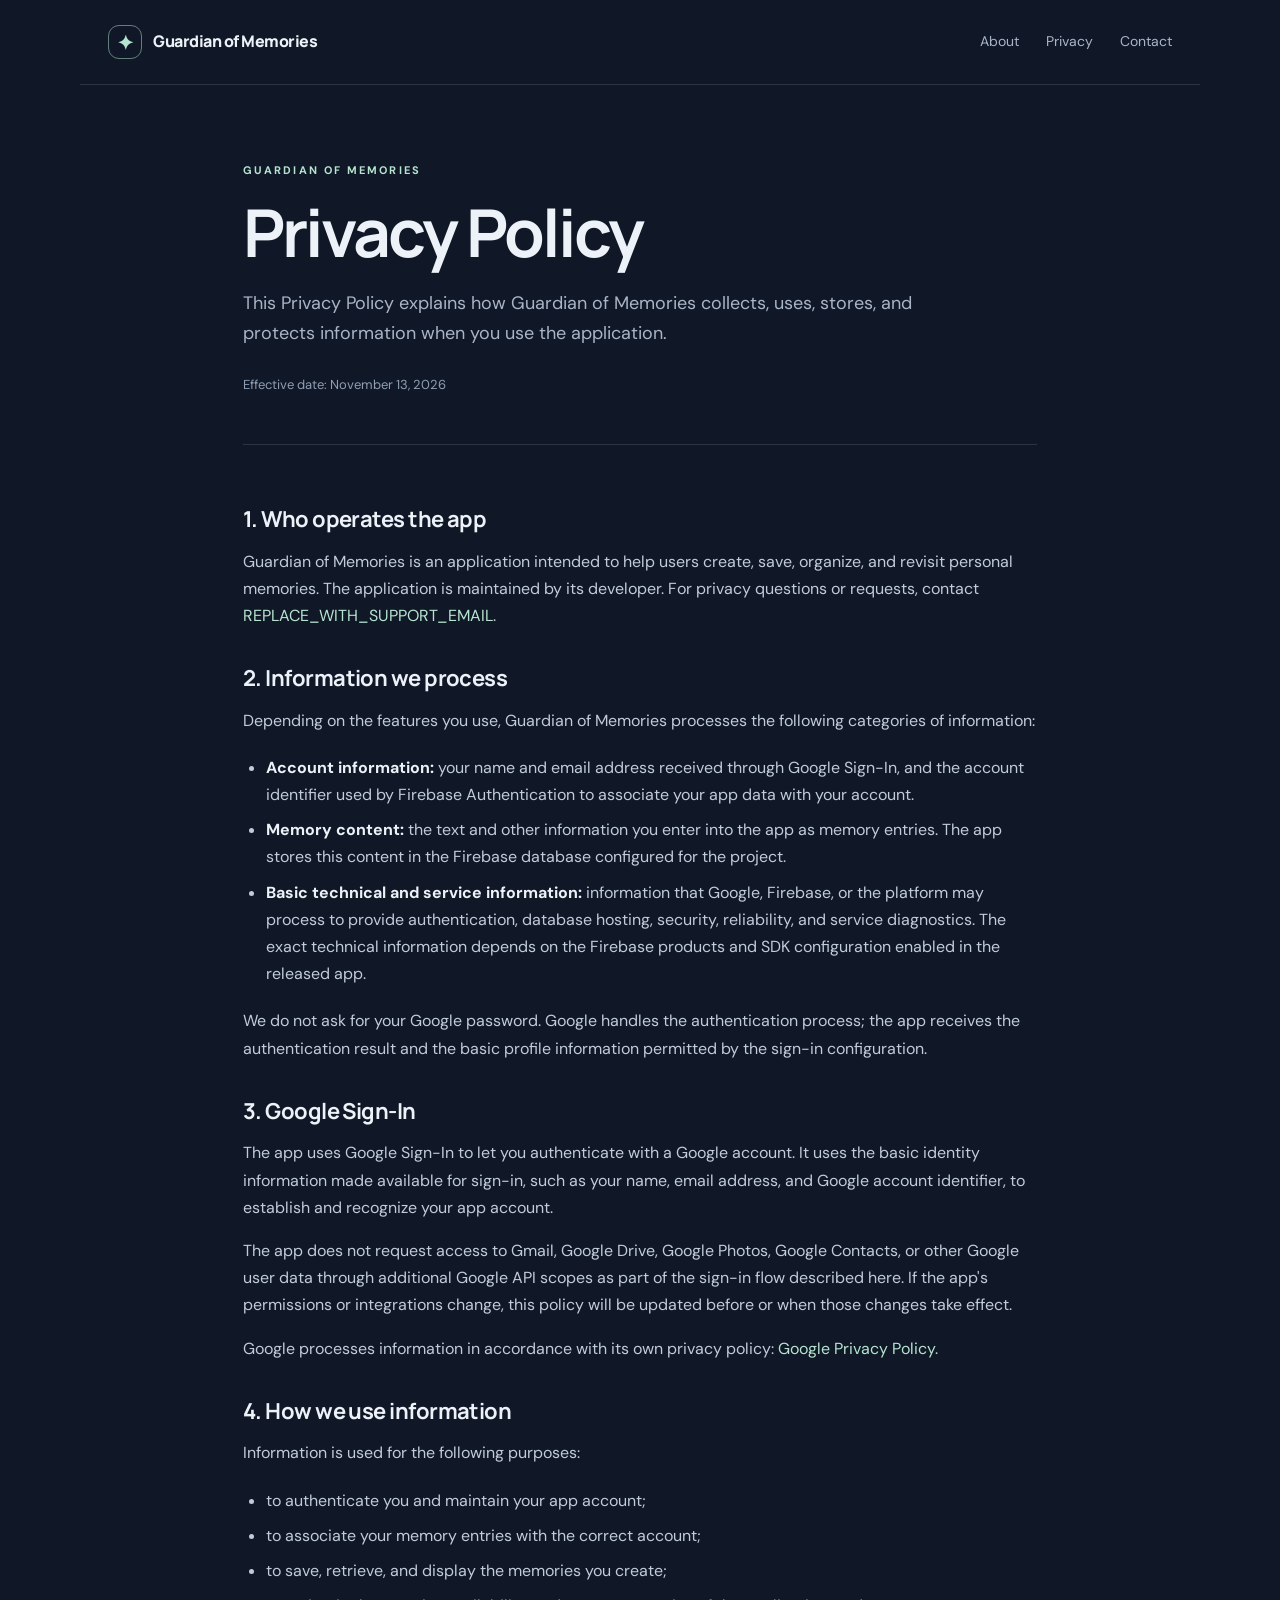
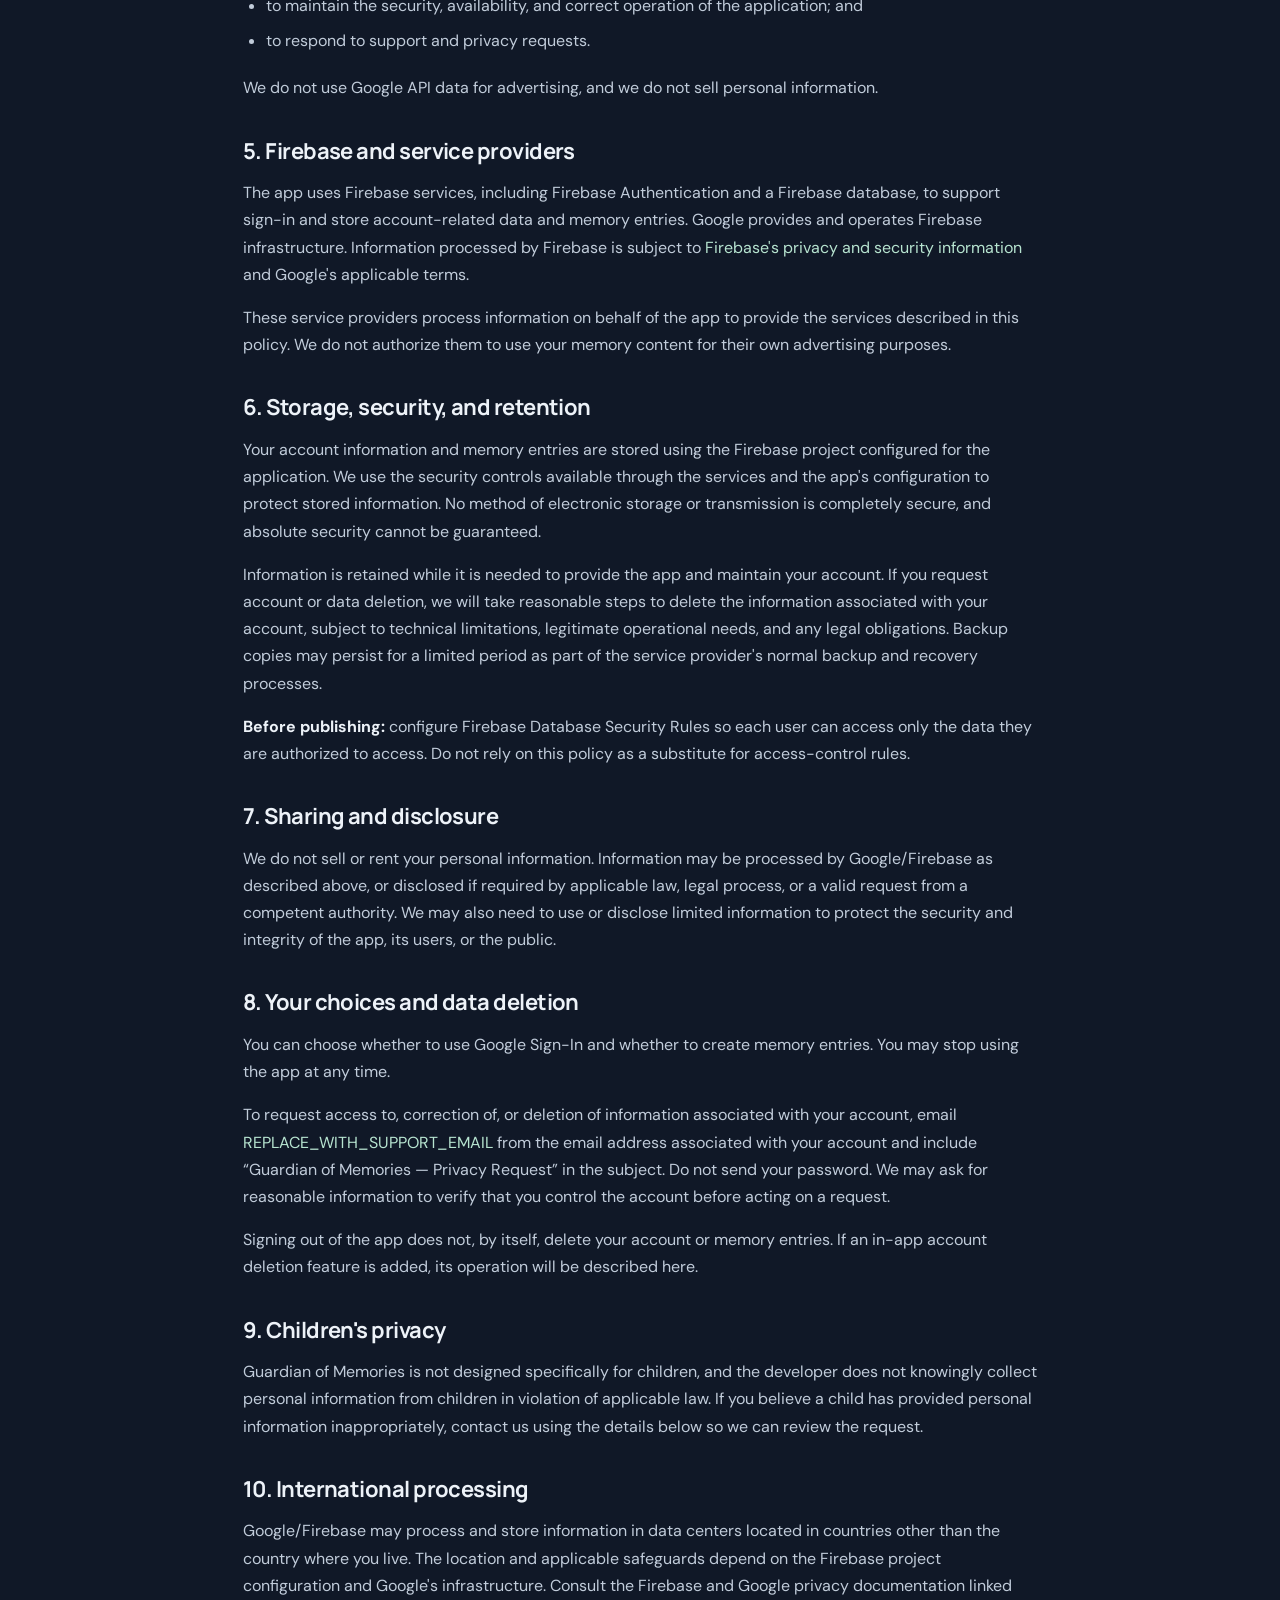
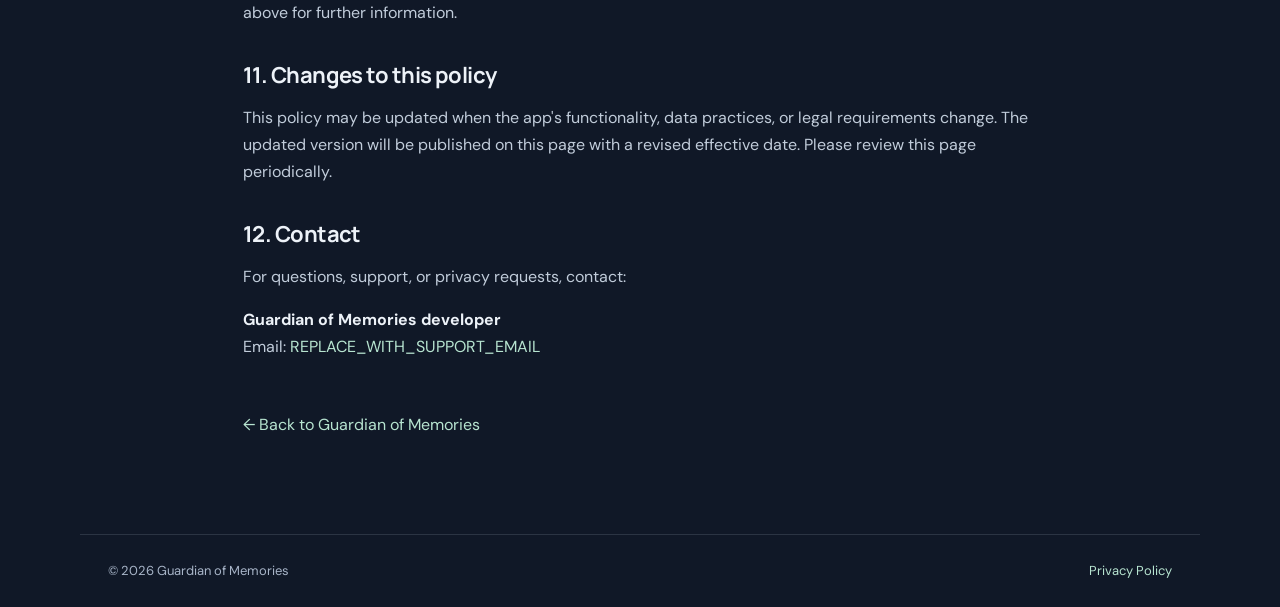
==== privacy/index.html @ 55e21ad6 "Add files via upload" ====
<!doctype html>
<html lang="en">
<head>
  <meta charset="utf-8">
  <meta name="viewport" content="width=device-width, initial-scale=1">
  <meta name="description" content="Privacy Policy for the Guardian of Memories application.">
  <meta name="theme-color" content="#101827">
  <title>Privacy Policy — Guardian of Memories</title>
  <link rel="stylesheet" href="../assets/style.css">
</head>
<body>
  <header class="site-header">
    <a class="brand" href="../" aria-label="Guardian of Memories home">
      <span class="brand-mark" aria-hidden="true">✦</span>
      <span>Guardian of Memories</span>
    </a>
    <nav aria-label="Main navigation">
      <a href="../#about">About</a>
      <a href="./" aria-current="page">Privacy</a>
      <a href="mailto:REPLACE_WITH_SUPPORT_EMAIL">Contact</a>
    </nav>
  </header>

  <main class="policy-main">
    <div class="section-kicker">GUARDIAN OF MEMORIES</div>
    <h1 class="policy-title">Privacy Policy</h1>
    <p class="policy-intro">This Privacy Policy explains how Guardian of Memories collects, uses, stores, and protects information when you use the application.</p>
    <p class="updated">Effective date: November 13, 2026</p>

    <article class="policy">
      <h2>1. Who operates the app</h2>
      <p>Guardian of Memories is an application intended to help users create, save, organize, and revisit personal memories. The application is maintained by its developer. For privacy questions or requests, contact <a href="mailto:REPLACE_WITH_SUPPORT_EMAIL">REPLACE_WITH_SUPPORT_EMAIL</a>.</p>

      <h2>2. Information we process</h2>
      <p>Depending on the features you use, Guardian of Memories processes the following categories of information:</p>
      <ul>
        <li><strong>Account information:</strong> your name and email address received through Google Sign-In, and the account identifier used by Firebase Authentication to associate your app data with your account.</li>
        <li><strong>Memory content:</strong> the text and other information you enter into the app as memory entries. The app stores this content in the Firebase database configured for the project.</li>
        <li><strong>Basic technical and service information:</strong> information that Google, Firebase, or the platform may process to provide authentication, database hosting, security, reliability, and service diagnostics. The exact technical information depends on the Firebase products and SDK configuration enabled in the released app.</li>
      </ul>
      <p>We do not ask for your Google password. Google handles the authentication process; the app receives the authentication result and the basic profile information permitted by the sign-in configuration.</p>

      <h2>3. Google Sign-In</h2>
      <p>The app uses Google Sign-In to let you authenticate with a Google account. It uses the basic identity information made available for sign-in, such as your name, email address, and Google account identifier, to establish and recognize your app account.</p>
      <p>The app does not request access to Gmail, Google Drive, Google Photos, Google Contacts, or other Google user data through additional Google API scopes as part of the sign-in flow described here. If the app's permissions or integrations change, this policy will be updated before or when those changes take effect.</p>
      <p>Google processes information in accordance with its own privacy policy: <a href="https://policies.google.com/privacy" target="_blank" rel="noopener noreferrer">Google Privacy Policy</a>.</p>

      <h2>4. How we use information</h2>
      <p>Information is used for the following purposes:</p>
      <ul>
        <li>to authenticate you and maintain your app account;</li>
        <li>to associate your memory entries with the correct account;</li>
        <li>to save, retrieve, and display the memories you create;</li>
        <li>to maintain the security, availability, and correct operation of the application; and</li>
        <li>to respond to support and privacy requests.</li>
      </ul>
      <p>We do not use Google API data for advertising, and we do not sell personal information.</p>

      <h2>5. Firebase and service providers</h2>
      <p>The app uses Firebase services, including Firebase Authentication and a Firebase database, to support sign-in and store account-related data and memory entries. Google provides and operates Firebase infrastructure. Information processed by Firebase is subject to <a href="https://firebase.google.com/support/privacy" target="_blank" rel="noopener noreferrer">Firebase's privacy and security information</a> and Google's applicable terms.</p>
      <p>These service providers process information on behalf of the app to provide the services described in this policy. We do not authorize them to use your memory content for their own advertising purposes.</p>

      <h2>6. Storage, security, and retention</h2>
      <p>Your account information and memory entries are stored using the Firebase project configured for the application. We use the security controls available through the services and the app's configuration to protect stored information. No method of electronic storage or transmission is completely secure, and absolute security cannot be guaranteed.</p>
      <p>Information is retained while it is needed to provide the app and maintain your account. If you request account or data deletion, we will take reasonable steps to delete the information associated with your account, subject to technical limitations, legitimate operational needs, and any legal obligations. Backup copies may persist for a limited period as part of the service provider's normal backup and recovery processes.</p>
      <p><strong>Before publishing:</strong> configure Firebase Database Security Rules so each user can access only the data they are authorized to access. Do not rely on this policy as a substitute for access-control rules.</p>

      <h2>7. Sharing and disclosure</h2>
      <p>We do not sell or rent your personal information. Information may be processed by Google/Firebase as described above, or disclosed if required by applicable law, legal process, or a valid request from a competent authority. We may also need to use or disclose limited information to protect the security and integrity of the app, its users, or the public.</p>

      <h2>8. Your choices and data deletion</h2>
      <p>You can choose whether to use Google Sign-In and whether to create memory entries. You may stop using the app at any time.</p>
      <p>To request access to, correction of, or deletion of information associated with your account, email <a href="mailto:REPLACE_WITH_SUPPORT_EMAIL">REPLACE_WITH_SUPPORT_EMAIL</a> from the email address associated with your account and include “Guardian of Memories — Privacy Request” in the subject. Do not send your password. We may ask for reasonable information to verify that you control the account before acting on a request.</p>
      <p>Signing out of the app does not, by itself, delete your account or memory entries. If an in-app account deletion feature is added, its operation will be described here.</p>

      <h2>9. Children's privacy</h2>
      <p>Guardian of Memories is not designed specifically for children, and the developer does not knowingly collect personal information from children in violation of applicable law. If you believe a child has provided personal information inappropriately, contact us using the details below so we can review the request.</p>

      <h2>10. International processing</h2>
      <p>Google/Firebase may process and store information in data centers located in countries other than the country where you live. The location and applicable safeguards depend on the Firebase project configuration and Google's infrastructure. Consult the Firebase and Google privacy documentation linked above for further information.</p>

      <h2>11. Changes to this policy</h2>
      <p>This policy may be updated when the app's functionality, data practices, or legal requirements change. The updated version will be published on this page with a revised effective date. Please review this page periodically.</p>

      <h2>12. Contact</h2>
      <p>For questions, support, or privacy requests, contact:</p>
      <p><strong>Guardian of Memories developer</strong><br>
      Email: <a href="mailto:REPLACE_WITH_SUPPORT_EMAIL">REPLACE_WITH_SUPPORT_EMAIL</a></p>
    </article>
    <p class="back-link"><a href="../">← Back to Guardian of Memories</a></p>
  </main>

  <footer>
    <span>© 2026 Guardian of Memories</span>
    <a href="./">Privacy Policy</a>
  </footer>
</body>
</html>
---- assets/style.css ----
@import url('https://fonts.googleapis.com/css2?family=DM+Sans:wght@400;500;600;700&family=Manrope:wght@400;500;600;700;800&display=swap');
:root{--bg:#101827;--panel:#172337;--text:#edf2f8;--muted:#a8b5c8;--accent:#b7e4d0;--line:rgba(225,238,250,.13)}
*{box-sizing:border-box}
html{scroll-behavior:smooth}
body{margin:0;background:var(--bg);color:var(--text);font-family:"DM Sans",Arial,sans-serif;line-height:1.7}
a{color:var(--accent);text-decoration:none}
a:hover{text-decoration:underline}
.site-header{max-width:1120px;margin:auto;padding:25px 28px;display:flex;align-items:center;justify-content:space-between;border-bottom:1px solid var(--line)}
.brand{display:flex;gap:11px;align-items:center;color:var(--text);font-family:Manrope,sans-serif;font-weight:800;letter-spacing:-.03em}
.brand-mark{display:grid;place-items:center;width:34px;height:34px;border:1px solid rgba(183,228,208,.5);border-radius:11px;color:var(--accent);font-size:20px}
nav{display:flex;gap:27px;font-size:14px}
nav a{color:var(--muted)}
main{max-width:1120px;margin:auto;padding:0 28px}
.hero{padding:112px 0 105px;max-width:790px}
.eyebrow,.section-kicker{color:var(--accent);font-size:11px;font-weight:700;letter-spacing:.19em}
h1,h2,h3{font-family:Manrope,Arial,sans-serif;line-height:1.12;letter-spacing:-.045em}
.hero h1{font-size:clamp(48px,8vw,82px);margin:23px 0}
.hero h1 span{color:var(--accent)}
.lead{max-width:610px;color:var(--muted);font-size:19px;line-height:1.65}
.primary-link{display:inline-flex;gap:24px;align-items:center;margin-top:25px;padding:13px 19px;background:var(--accent);color:#102019;border-radius:8px;font-weight:700}
.hero-note{margin-top:55px;color:var(--muted);font-size:13px}
.dot{display:inline-block;width:7px;height:7px;border-radius:50%;background:var(--accent);margin:0 9px 1px 0}
.content-section{padding:76px 0;border-top:1px solid var(--line)}
.content-section h2,.privacy-panel h2{font-size:clamp(32px,5vw,48px);margin:18px 0}
.content-section>p,.split p,.privacy-panel>p{max-width:720px;color:var(--muted)}
.feature-grid{display:grid;grid-template-columns:repeat(3,1fr);gap:18px;margin-top:38px}
.feature{padding:25px;background:var(--panel);border:1px solid var(--line);border-radius:13px}
.feature-icon{color:var(--accent);font-size:23px}
.feature h3{font-size:20px;margin:15px 0 7px}
.feature p{color:var(--muted);font-size:14px;margin:0}
.split{display:grid;grid-template-columns:1fr 1.15fr;gap:55px}
.privacy-panel{margin:25px 0 75px;padding:48px;background:linear-gradient(135deg,#1b3040,#172337);border:1px solid var(--line);border-radius:16px}
.text-link{display:inline-block;margin-top:12px;font-weight:700}
.contact-section{padding-bottom:90px}
footer{max-width:1120px;margin:auto;padding:25px 28px;border-top:1px solid var(--line);display:flex;justify-content:space-between;color:var(--muted);font-size:13px}
.policy-main{max-width:850px;padding-top:76px;padding-bottom:80px}
.policy-title{font-size:clamp(43px,7vw,66px);margin:16px 0}
.policy-intro{font-size:18px;color:var(--muted);max-width:740px}
.updated{font-size:13px;color:#8e9eb4;margin:25px 0 48px}
.policy{border-top:1px solid var(--line);padding-top:25px}
.policy h2{font-size:22px;letter-spacing:-.025em;margin:37px 0 12px}
.policy p,.policy li{color:#c1ccda}
.policy ul{padding-left:23px}
.policy li{padding:4px 0}
.policy strong{color:var(--text)}
.back-link{margin-top:50px}
@media(max-width:700px){.site-header{align-items:flex-start;gap:20px;flex-direction:column}nav{gap:18px;flex-wrap:wrap}.hero{padding:78px 0}.feature-grid,.split{grid-template-columns:1fr}.split{gap:12px}.privacy-panel{padding:28px 23px}.content-section{padding:55px 0}footer{gap:12px;flex-wrap:wrap}}
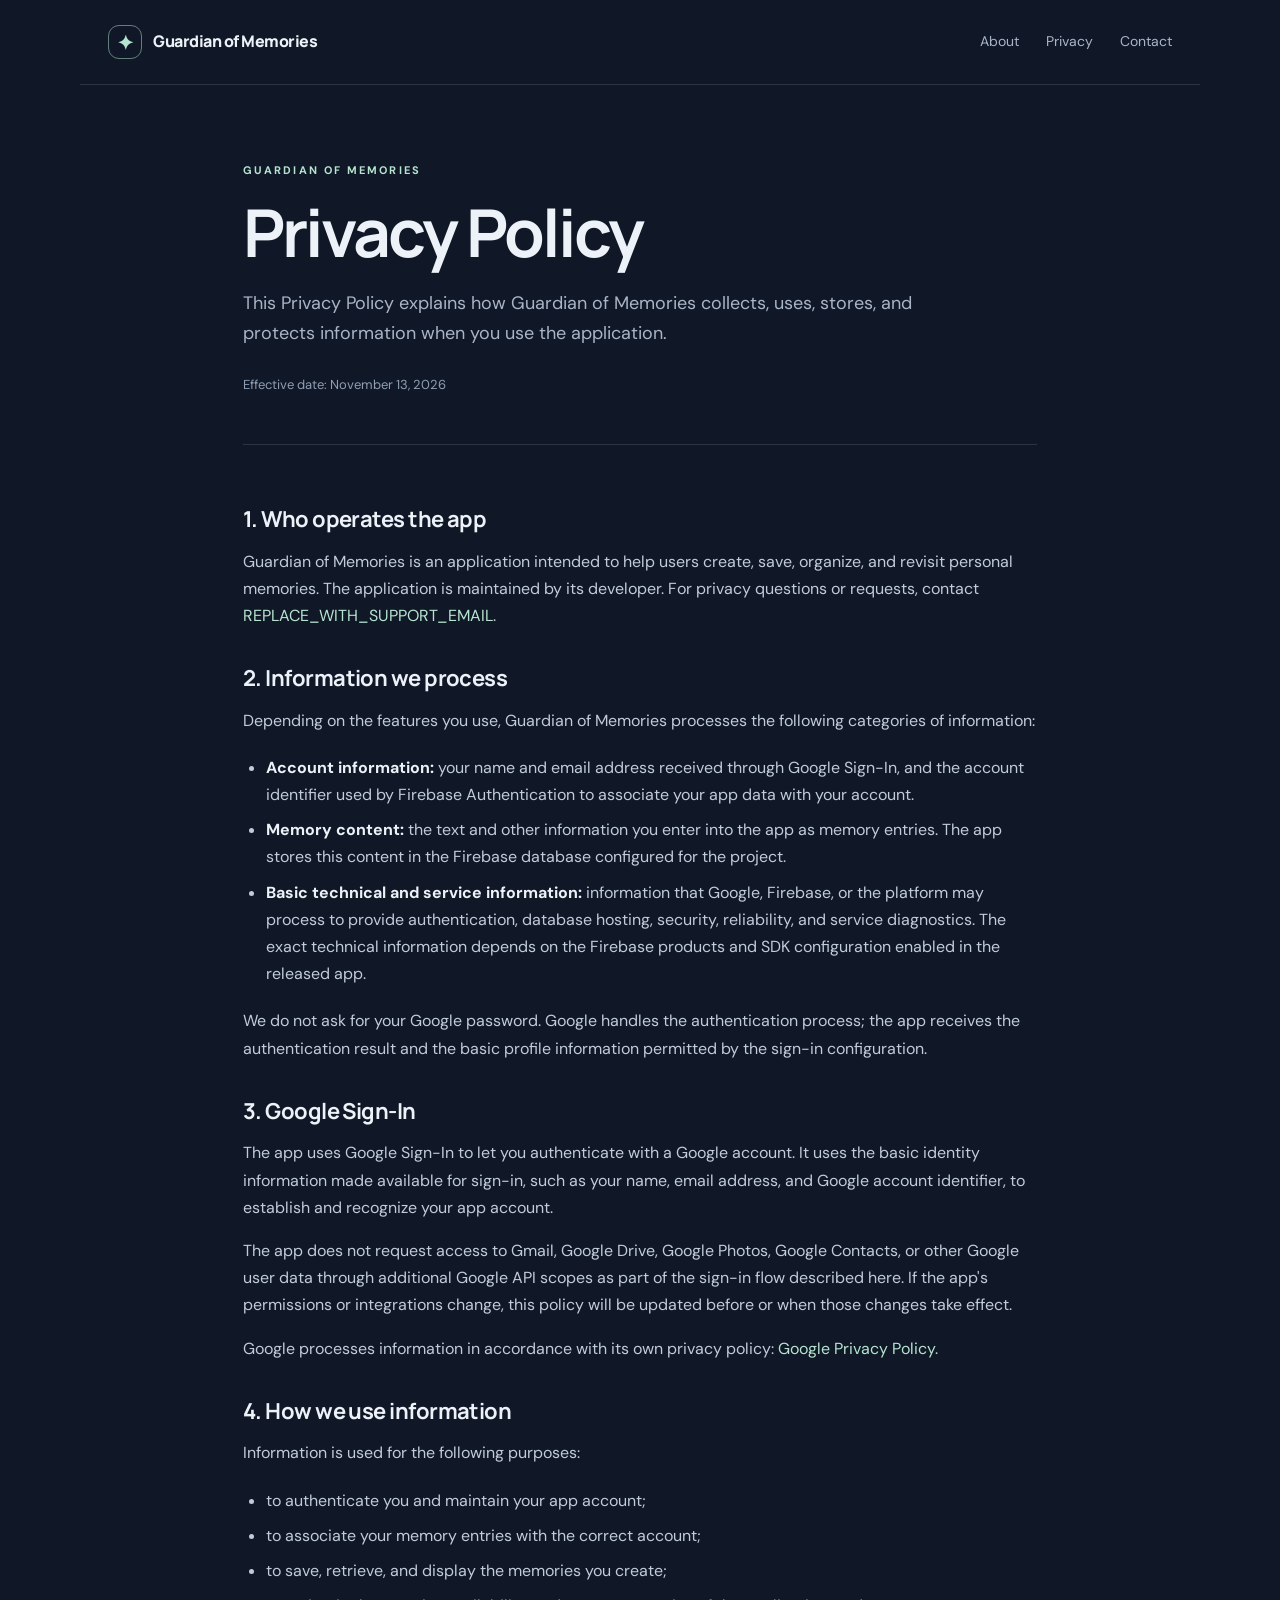
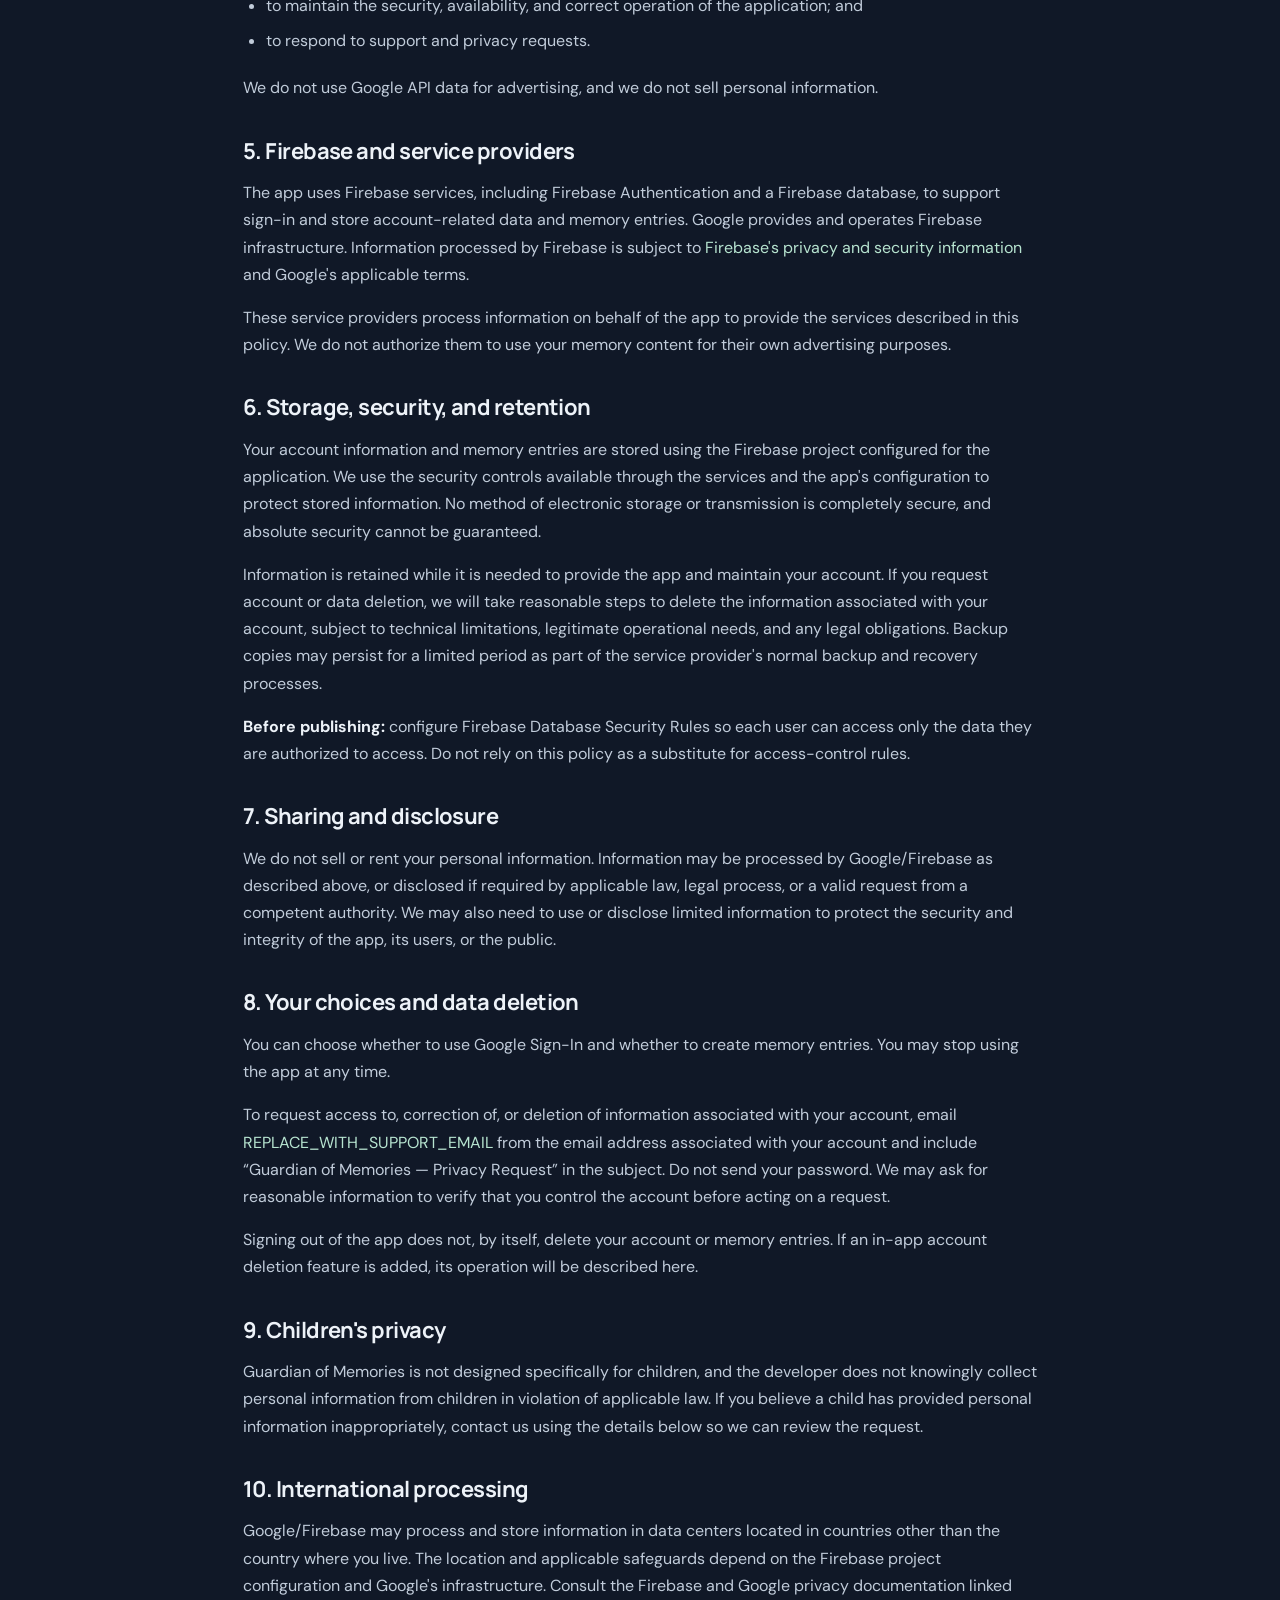
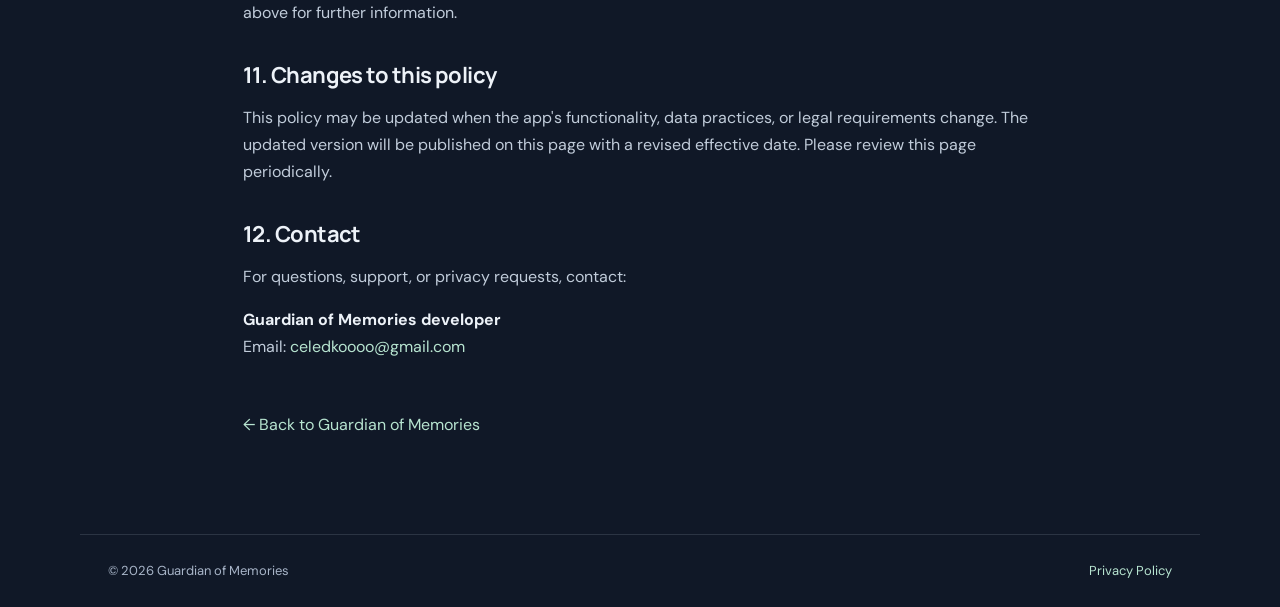
==== commit e0a0cc5e: "Update index.html" ====
--- a/privacy/index.html
+++ b/privacy/index.html
@@ -17,7 +17,7 @@
     <nav aria-label="Main navigation">
       <a href="../#about">About</a>
       <a href="./" aria-current="page">Privacy</a>
-      <a href="mailto:REPLACE_WITH_SUPPORT_EMAIL">Contact</a>
+      <a href="mailto:celedkoooo@gmail.com">Contact</a>
     </nav>
   </header>
 
@@ -85,7 +85,7 @@
       <h2>12. Contact</h2>
       <p>For questions, support, or privacy requests, contact:</p>
       <p><strong>Guardian of Memories developer</strong><br>
-      Email: <a href="mailto:REPLACE_WITH_SUPPORT_EMAIL">REPLACE_WITH_SUPPORT_EMAIL</a></p>
+      Email: <a href="mailto:celedkoooo@gmail.com">celedkoooo@gmail.com</a></p>
     </article>
     <p class="back-link"><a href="../">← Back to Guardian of Memories</a></p>
   </main>
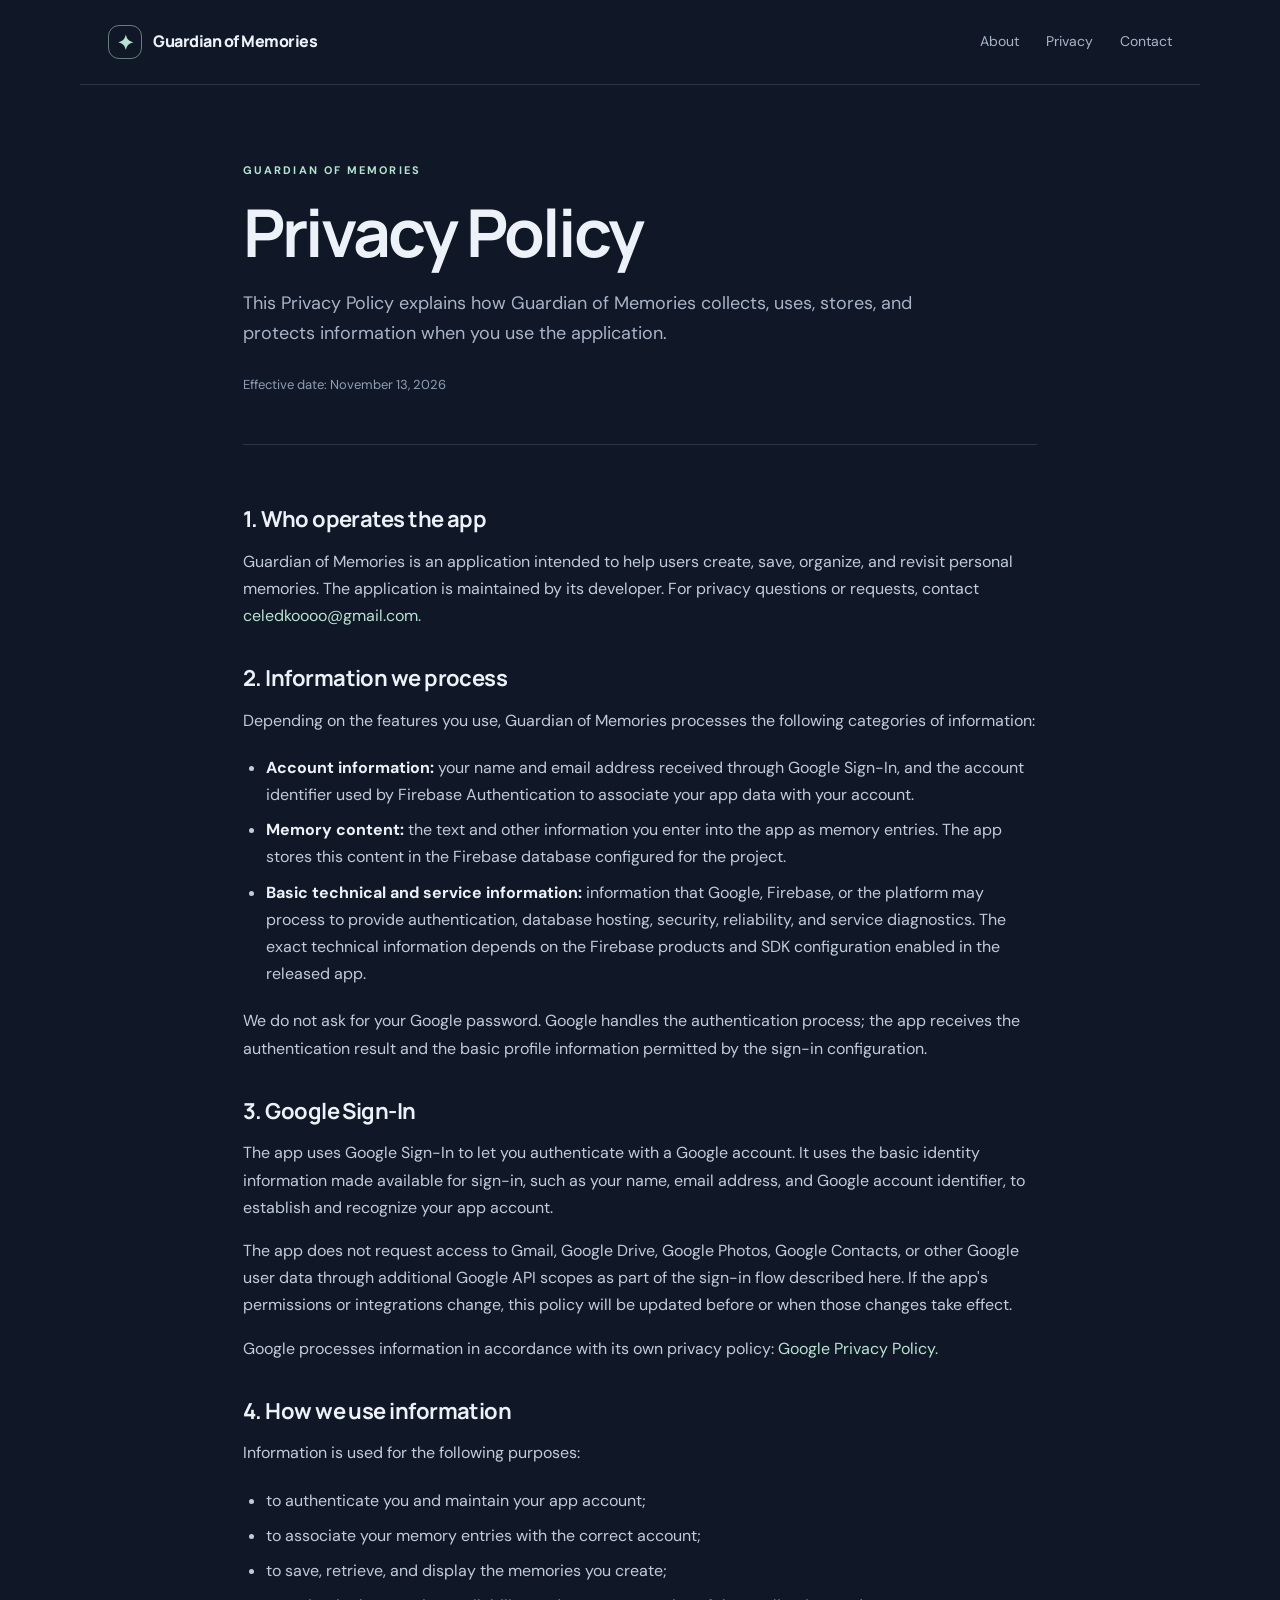
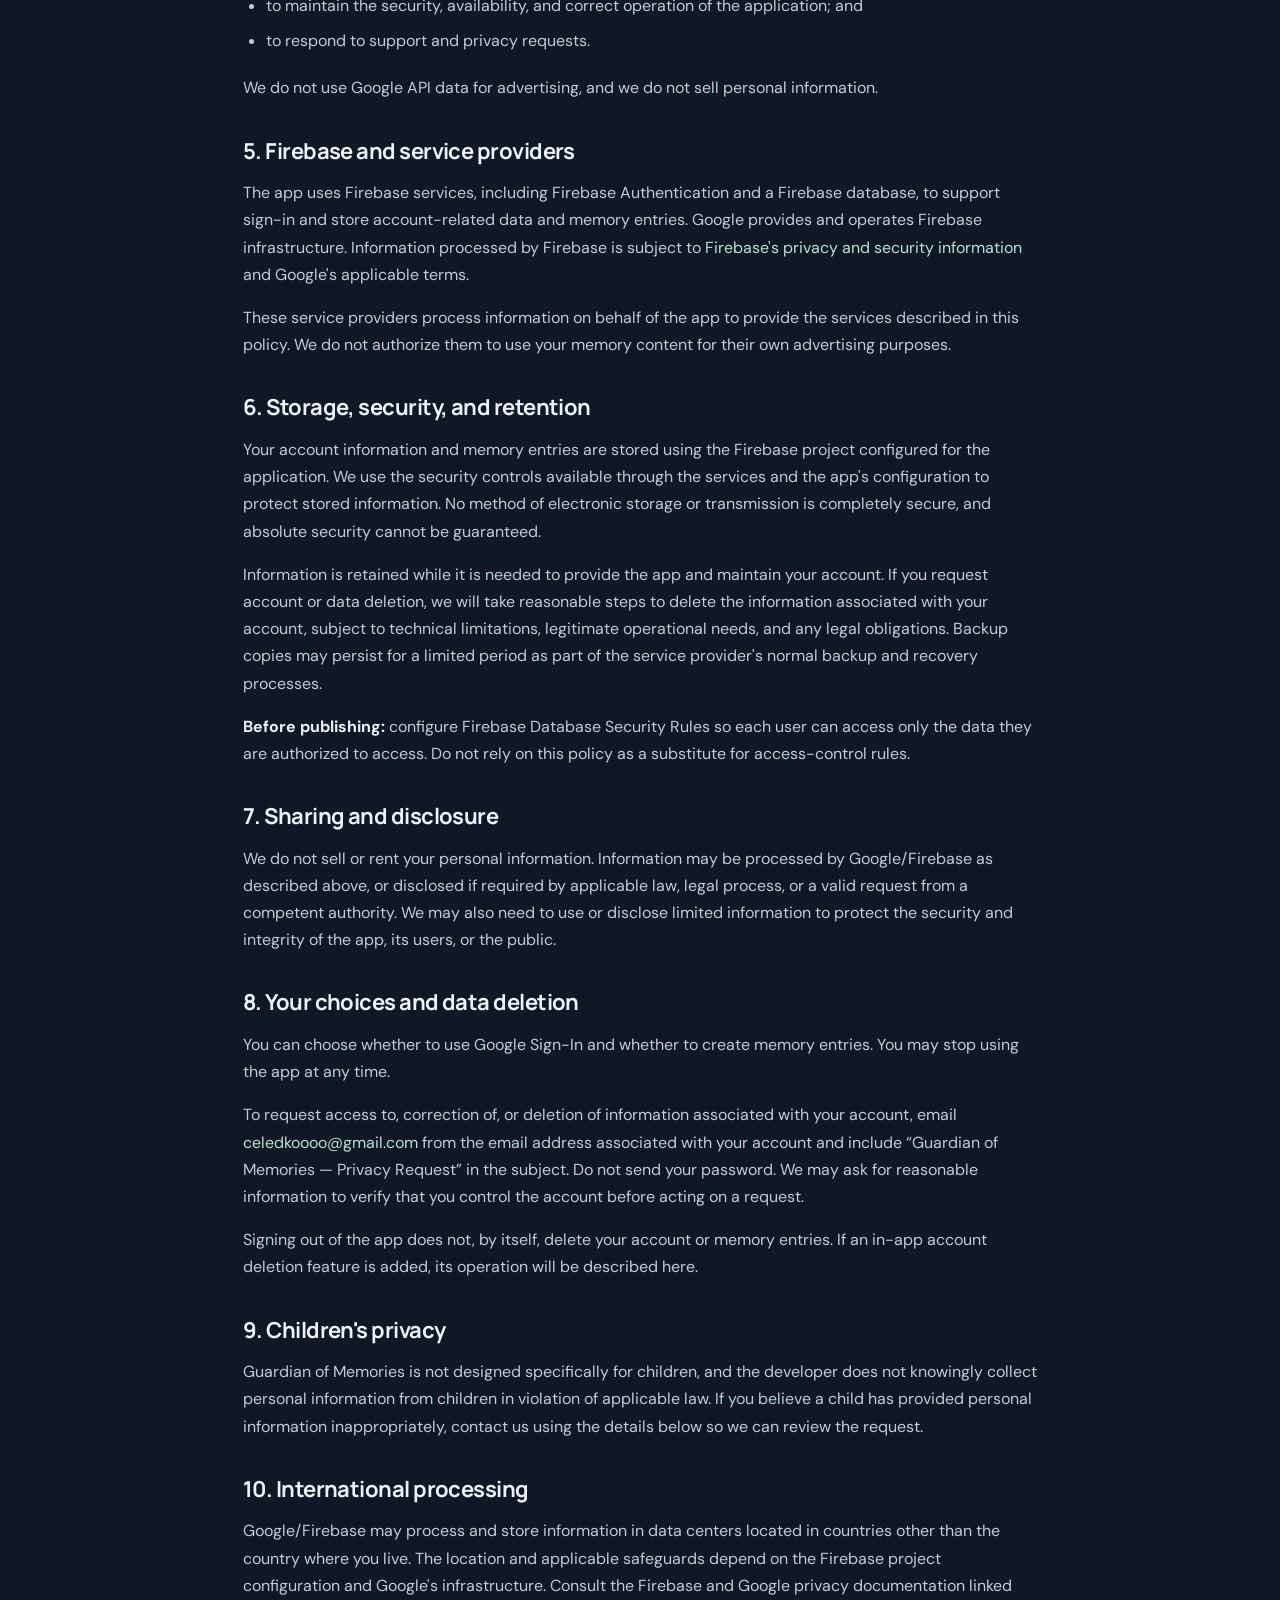
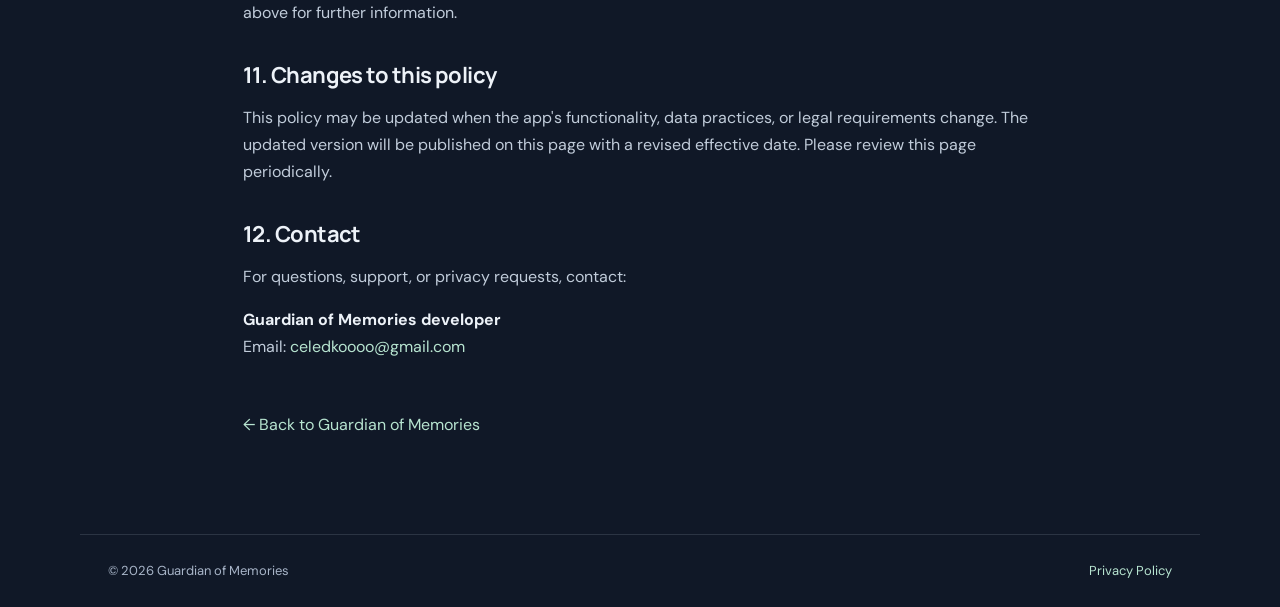
==== commit b32cbd15: "Update index.html" ====
--- a/privacy/index.html
+++ b/privacy/index.html
@@ -29,7 +29,7 @@
 
     <article class="policy">
       <h2>1. Who operates the app</h2>
-      <p>Guardian of Memories is an application intended to help users create, save, organize, and revisit personal memories. The application is maintained by its developer. For privacy questions or requests, contact <a href="mailto:REPLACE_WITH_SUPPORT_EMAIL">REPLACE_WITH_SUPPORT_EMAIL</a>.</p>
+      <p>Guardian of Memories is an application intended to help users create, save, organize, and revisit personal memories. The application is maintained by its developer. For privacy questions or requests, contact <a href="mailto:celedkoooo@gmail.com">celedkoooo@gmail.com</a>.</p>
 
       <h2>2. Information we process</h2>
       <p>Depending on the features you use, Guardian of Memories processes the following categories of information:</p>
@@ -70,7 +70,7 @@
 
       <h2>8. Your choices and data deletion</h2>
       <p>You can choose whether to use Google Sign-In and whether to create memory entries. You may stop using the app at any time.</p>
-      <p>To request access to, correction of, or deletion of information associated with your account, email <a href="mailto:REPLACE_WITH_SUPPORT_EMAIL">REPLACE_WITH_SUPPORT_EMAIL</a> from the email address associated with your account and include “Guardian of Memories — Privacy Request” in the subject. Do not send your password. We may ask for reasonable information to verify that you control the account before acting on a request.</p>
+      <p>To request access to, correction of, or deletion of information associated with your account, email <a href="mailto:celedkoooo@gmail.com">celedkoooo@gmail.com</a> from the email address associated with your account and include “Guardian of Memories — Privacy Request” in the subject. Do not send your password. We may ask for reasonable information to verify that you control the account before acting on a request.</p>
       <p>Signing out of the app does not, by itself, delete your account or memory entries. If an in-app account deletion feature is added, its operation will be described here.</p>
 
       <h2>9. Children's privacy</h2>
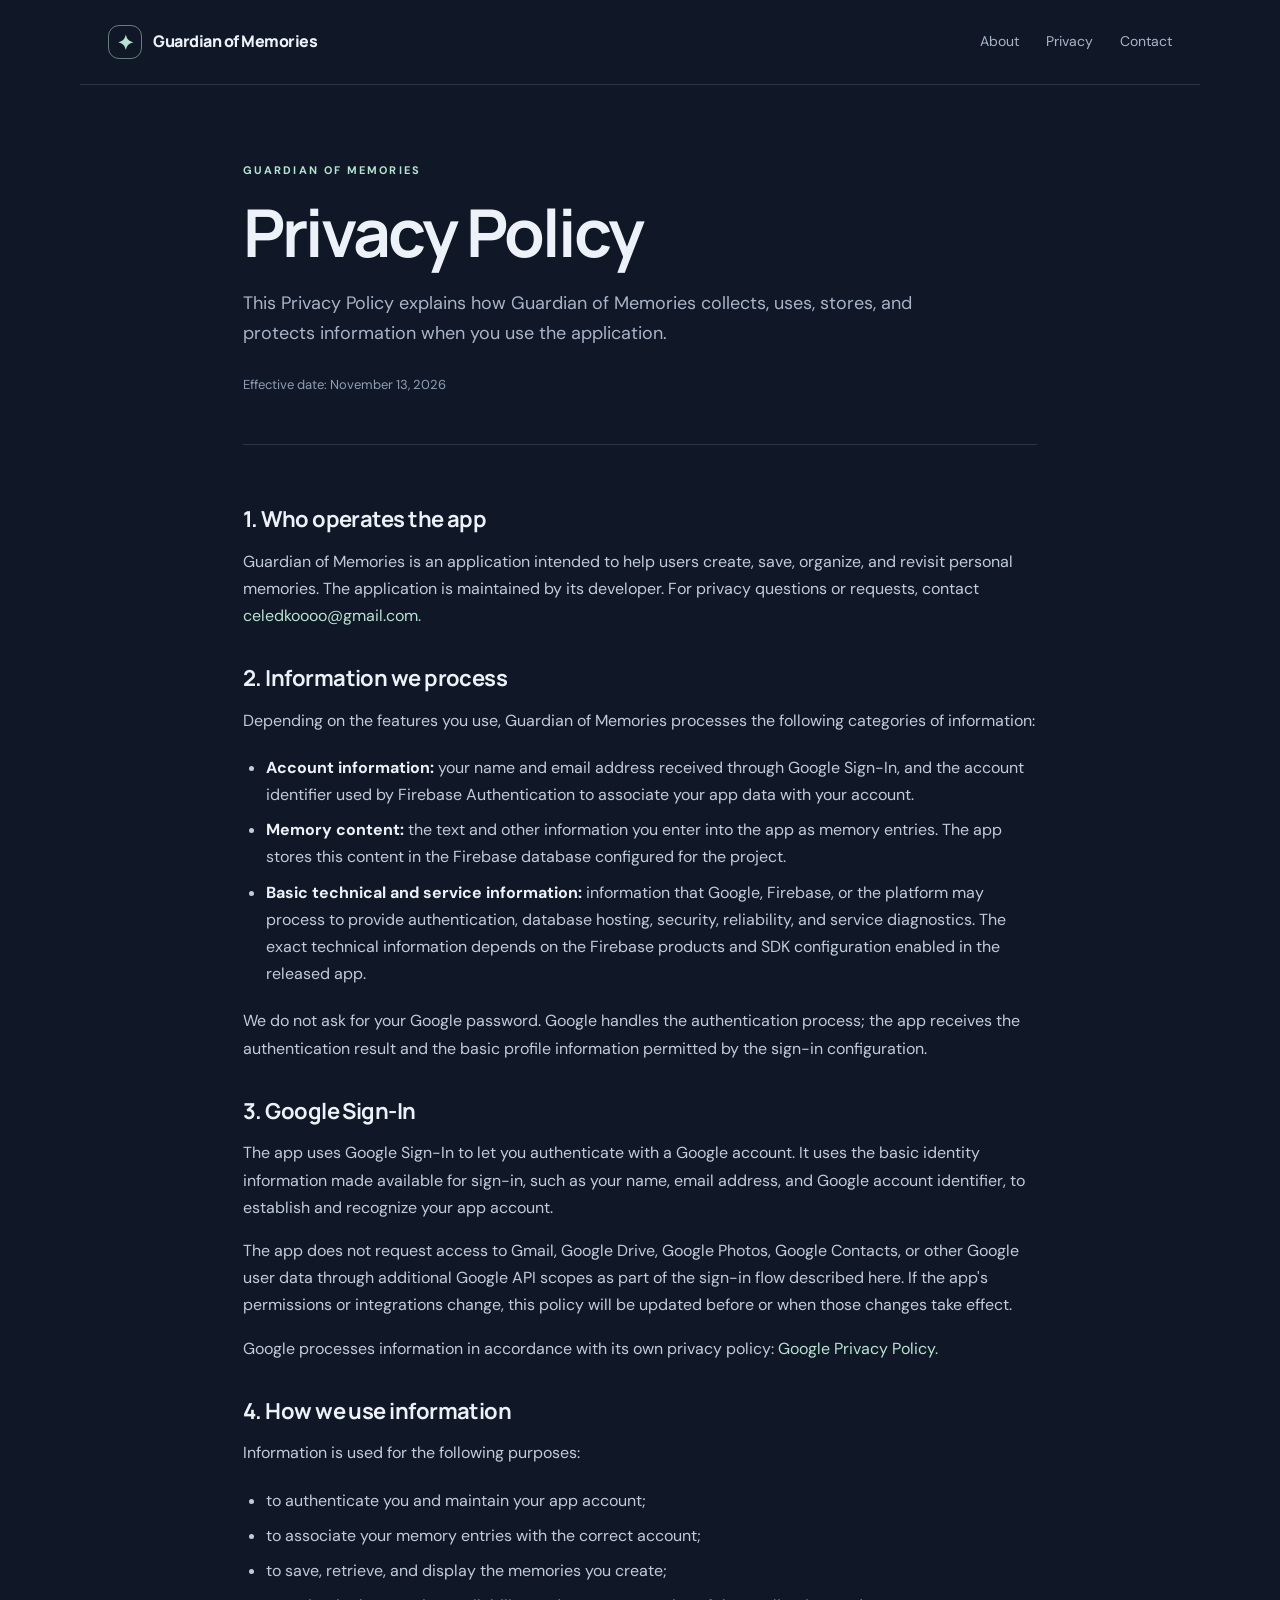
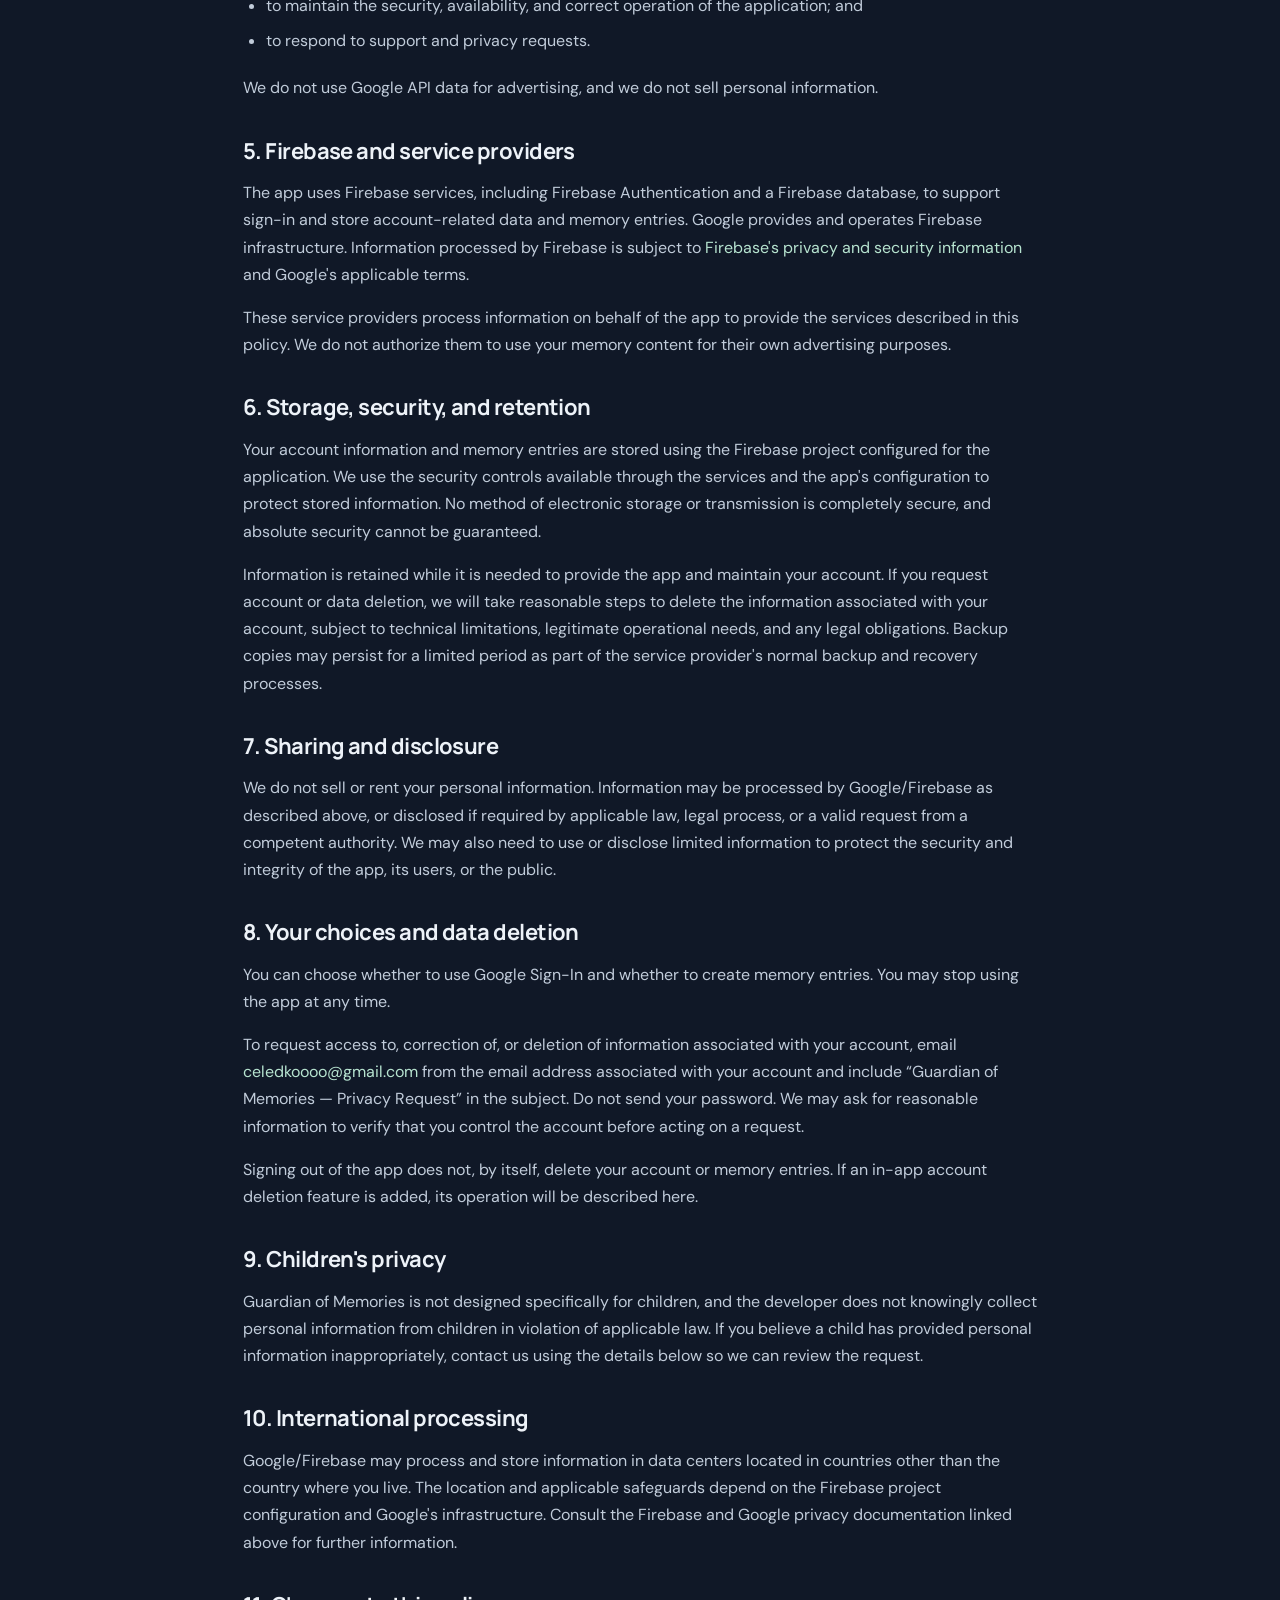
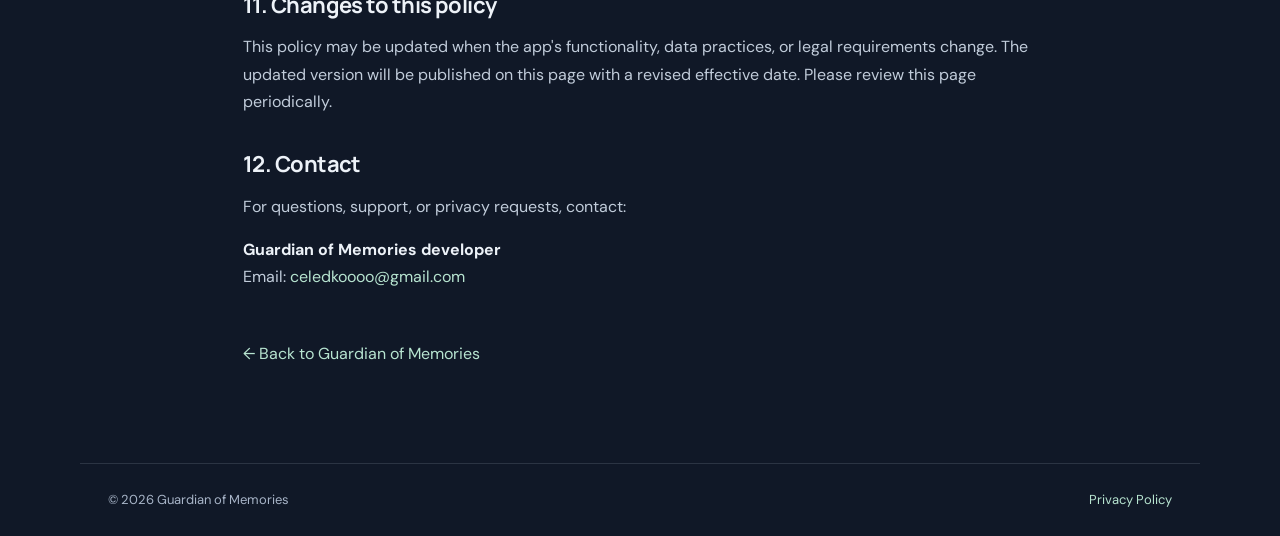
==== commit 2ded990d: "Update index.html" ====
--- a/privacy/index.html
+++ b/privacy/index.html
@@ -63,7 +63,6 @@
       <h2>6. Storage, security, and retention</h2>
       <p>Your account information and memory entries are stored using the Firebase project configured for the application. We use the security controls available through the services and the app's configuration to protect stored information. No method of electronic storage or transmission is completely secure, and absolute security cannot be guaranteed.</p>
       <p>Information is retained while it is needed to provide the app and maintain your account. If you request account or data deletion, we will take reasonable steps to delete the information associated with your account, subject to technical limitations, legitimate operational needs, and any legal obligations. Backup copies may persist for a limited period as part of the service provider's normal backup and recovery processes.</p>
-      <p><strong>Before publishing:</strong> configure Firebase Database Security Rules so each user can access only the data they are authorized to access. Do not rely on this policy as a substitute for access-control rules.</p>
 
       <h2>7. Sharing and disclosure</h2>
       <p>We do not sell or rent your personal information. Information may be processed by Google/Firebase as described above, or disclosed if required by applicable law, legal process, or a valid request from a competent authority. We may also need to use or disclose limited information to protect the security and integrity of the app, its users, or the public.</p>
